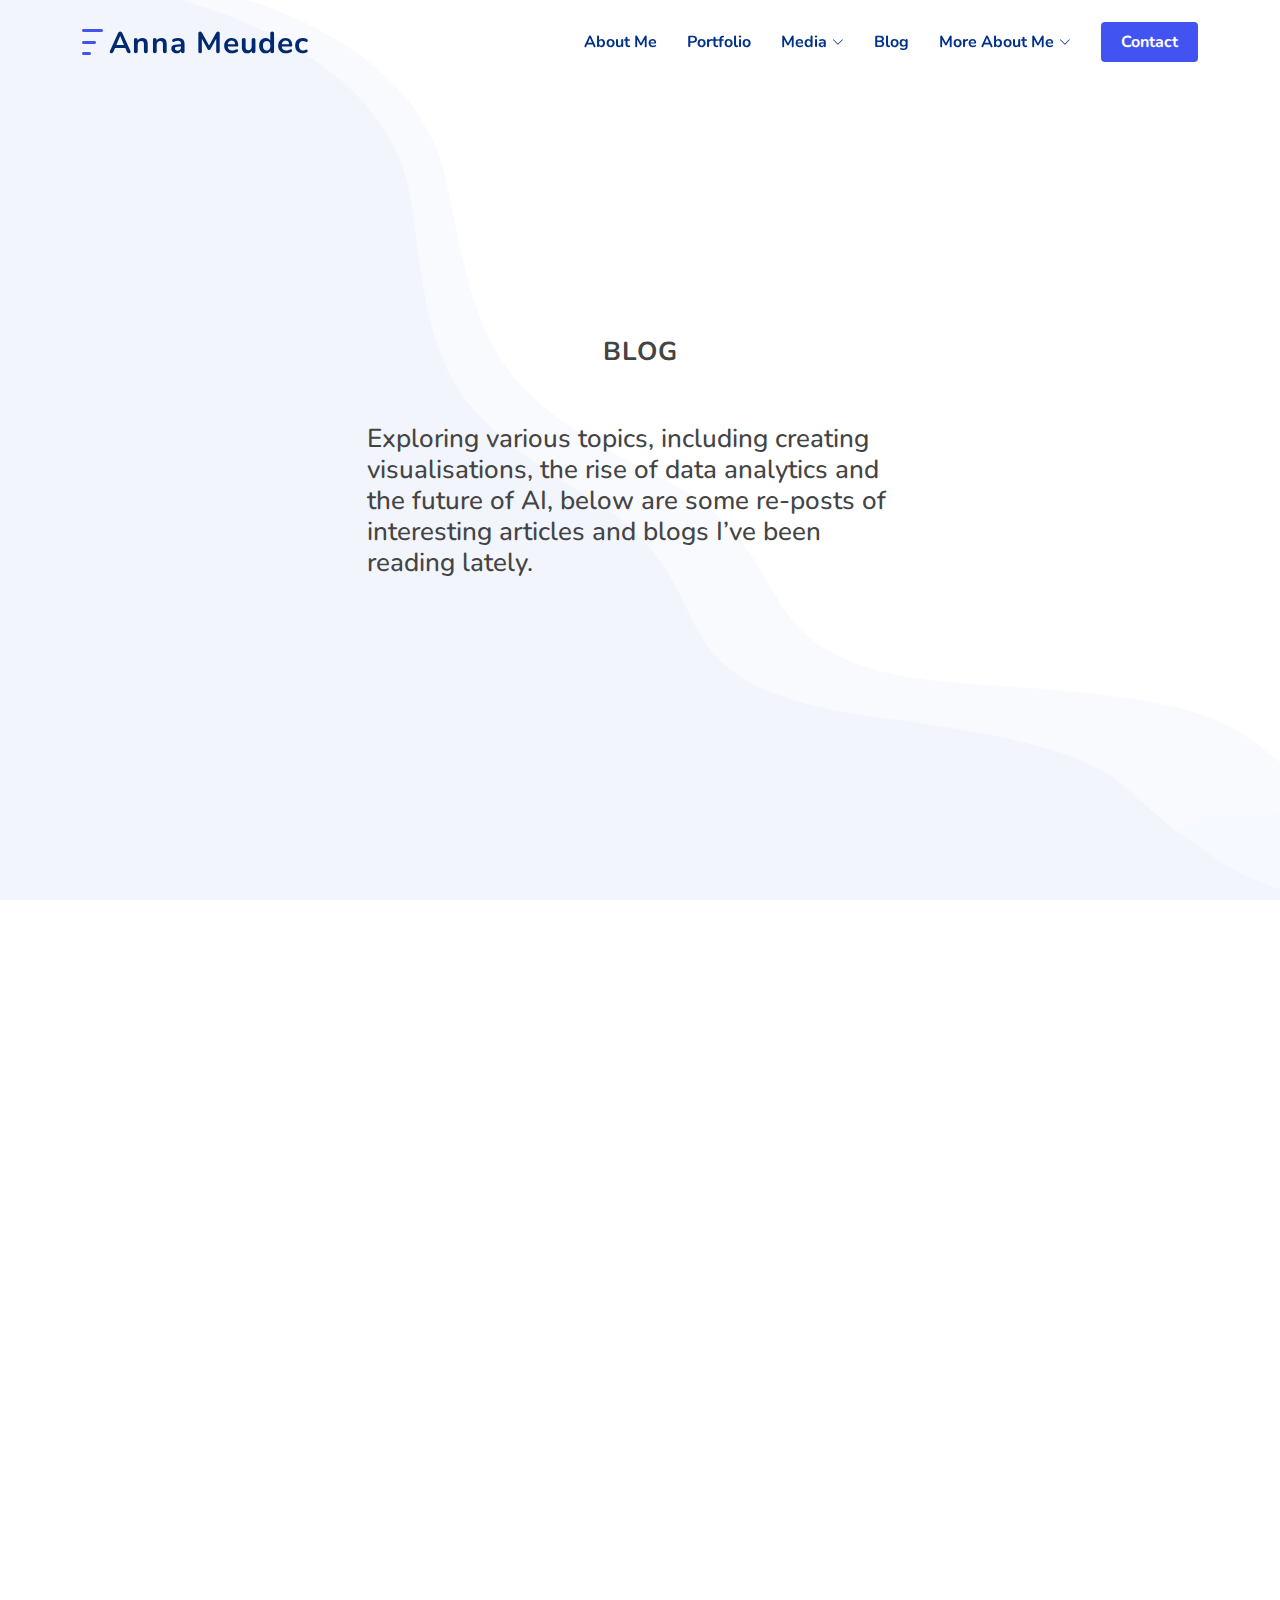
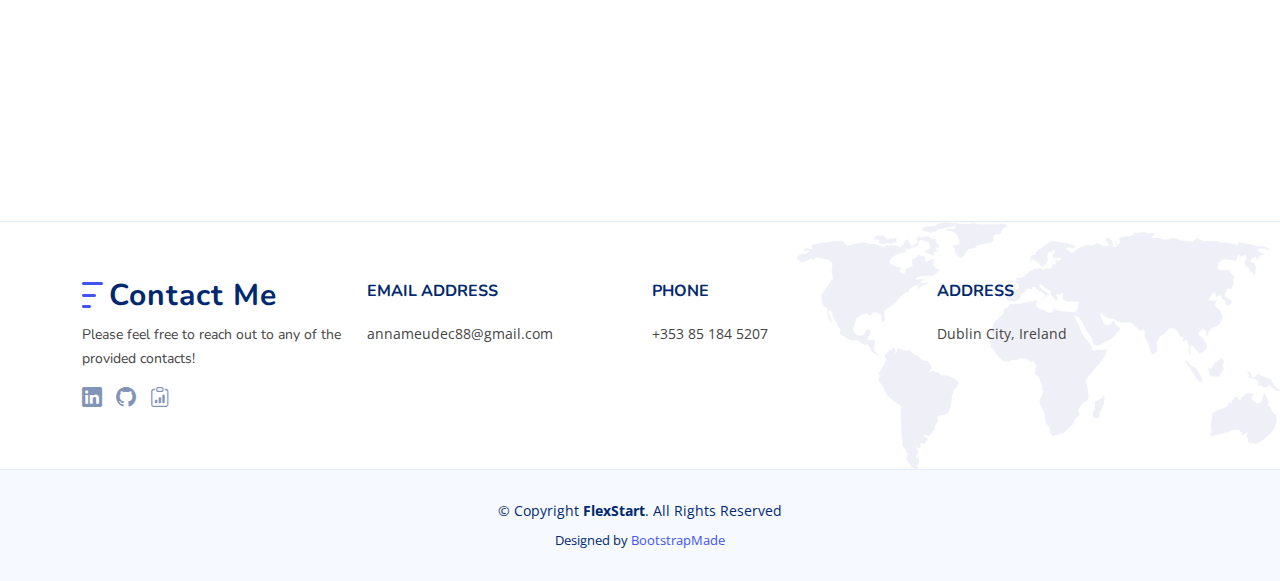
==== blog.html @ f2fd16d0 "Blog Page" ====
<!DOCTYPE html>
<html lang="en">

<head>
  <meta charset="utf-8">
  <meta content="width=device-width, initial-scale=1.0" name="viewport">

  <title>Anna Meudec Portfolio - Blog</title>
  <meta content="" name="description">
  <meta content="" name="keywords">

  <!-- Favicons -->
  <link href="assets/img/favicon.png" rel="icon">
  <link href="assets/img/apple-touch-icon.png" rel="apple-touch-icon">

  <!-- Google Fonts -->
  <link href="https://fonts.googleapis.com/css?family=Open+Sans:300,300i,400,400i,600,600i,700,700i|Nunito:300,300i,400,400i,600,600i,700,700i|Poppins:300,300i,400,400i,500,500i,600,600i,700,700i" rel="stylesheet">

  <!-- Vendor CSS Files -->
  <link href="assets/vendor/aos/aos.css" rel="stylesheet">
  <link href="assets/vendor/bootstrap/css/bootstrap.min.css" rel="stylesheet">
  <link href="assets/vendor/bootstrap-icons/bootstrap-icons.css" rel="stylesheet">
  <link href="assets/vendor/glightbox/css/glightbox.min.css" rel="stylesheet">
  <link href="assets/vendor/remixicon/remixicon.css" rel="stylesheet">
  <link href="assets/vendor/swiper/swiper-bundle.min.css" rel="stylesheet">

  <!-- Template Main CSS File -->
  <link href="assets/css/style.css" rel="stylesheet">

  <!-- =======================================================
  * Template Name: FlexStart
  * Template URL: https://bootstrapmade.com/flexstart-bootstrap-startup-template/
  * Updated: Mar 17 2024 with Bootstrap v5.3.3
  * Author: BootstrapMade.com
  * License: https://bootstrapmade.com/license/
  ======================================================== -->
</head>

<body>

  <!-- ======= Header ======= -->
  <header id="header" class="header fixed-top">
    <div class="container-fluid container-xl d-flex align-items-center justify-content-between">

      <a href="index.html" class="logo d-flex align-items-center">
        <img src="assets/img/logo.png" alt="">
        <span>Anna Meudec</span>
      </a>

      <nav id="navbar" class="navbar">
        <ul>
          <li><a class="nav-link scrollto" href="#about">About Me</a></li>
          <li><a class="nav-link scrollto" href="portfolio.html">Portfolio</a></li>
          <li class="dropdown"><a href="#"><span>Media</span> <i class="bi bi-chevron-down"></i></a>
            <ul>
              <li><a href="media/videos.html">Videos</a></li>
              <li><a href="media/links.html">Links</a></li>
              <li><a href="media/audio.html">Audio</a></li>
            </ul>
          </li>
          <li><a class="nav-link scrollto" href="blog.html">Blog</a></li>
          <li class="dropdown"><a href="#"><span>More About Me</span> <i class="bi bi-chevron-down"></i></a>
            <ul>
              <li><a href="hobbies.html">Hobbies</a></li>
              <li><a href="certifications.html">Certifications</a></li>
            </ul>
          </li>
          <li><a class="getstarted scrollto" href="#contact">Contact</a></li>
        </ul>
        <i class="bi bi-list mobile-nav-toggle"></i>
      </nav><!-- .navbar -->

    </div>
  </header><!-- End Header -->

  <main id="main">

    <!-- ======= Hero Section ======= -->
  <section id="hero" class="hero d-flex align-items-center">

    <div class="container">
        <div class="row">
            <div class="col-lg-3 d-flex flex-column justify-content-center">
            </div>
            <div class="col-lg-6 d-flex flex-column justify-content-center">
                <header data-aos="fade-up" data-aos-delay="50" class="section-header" style="">
                    <h2>Blog</h2>
                    </h6>
                </header>
                <h2 data-aos="fade-up" data-aos-delay="150">
                    Exploring various topics, including creating visualisations, the rise of data analytics and the future of AI, below are some re-posts of interesting articles and blogs I’ve been reading lately.
                </h2>
                <div data-aos="fade-up" data-aos-delay="250">
                    <div class="text-center text-lg-start"></div>
                </div>
            </div>
        </div>
      </div>
    </div>

  </section><!-- End Hero -->


    <!-- ======= Recent Blog Posts Section ======= -->
    <section id="recent-blog-posts" class="recent-blog-posts">

        <div class="container" data-aos="fade-up">
  
          <header class="section-header">
            <h2>Blog Posts</h2>
          </header>
  
          <div class="row">
  
            <div class="col-lg-4">
              <div class="post-box">
                <div class="post-img"><img src="images/blog/blog-1.png" class="img-fluid" alt=""></div>
                <h3 class="post-title">IWD 2024: Encouraging Women into Tech Careers is Essential</h3>
                <a target="_blank" href="https://aimagazine.com/data-and-analytics/iwd-2024-encouraging-women-into-tech-careers-is-essential" class="readmore stretched-link mt-auto"><span>Read More</span><i class="bi bi-arrow-right"></i></a>
              </div>
            </div>

            <div class="col-lg-2"></div>
  
            <div class="col-lg-4">
              <div class="post-box">
                <div class="post-img"><img src="images/blog/blog-2.png" class="img-fluid" alt=""></div>
                <h3 class="post-title">Embracing the Data and AI Tipping Point</h3>
                <a target="_blank" href="https://aibusiness.com/google/unlocking-the-data-advantage-with-ai" class="readmore stretched-link mt-auto"><span>Read More</span><i class="bi bi-arrow-right"></i></a>
              </div>
            </div>
          </div>

          <div class="row" style="margin-top: 25px;">
            <div class="col-lg-2"></div>
  
            <div class="col-lg-4">
              <div class="post-box">
                <div class="post-img"><img src="images/blog/blog-3.png" class="img-fluid" alt=""></div>
                <h3 class="post-title">The Rise of Data Analytics</h3>
                <a target="_blank" href="https://smartbuildingsmagazine.com/features/the-rise-of-data-analytics" class="readmore stretched-link mt-auto"><span>Read More</span><i class="bi bi-arrow-right"></i></a>
              </div>
            </div>

            <div class="col-lg-2"></div>
  
            <div class="col-lg-4">
              <div class="post-box">
                <div class="post-img"><img src="images/blog/blog-4.png" class="img-fluid" alt=""></div>
                <h3 class="post-title">How and Why to Modernise Your Data Reporting</h3>
                <a  target="_blank" href="https://www.selectdistinct.co.uk/2024/01/29/how-and-why-to-modernise-your-data-reporting/" class="readmore stretched-link mt-auto"><span>Read More</span><i class="bi bi-arrow-right"></i></a>
              </div>
            </div>
          </div>

          <div class="row" style="margin-top: 25px;">
  
            <div class="col-lg-4">
              <div class="post-box">
                <div class="post-img"><img src="images/blog/blog-5.png" class="img-fluid" alt=""></div>
                <h3 class="post-title">How Tableau Pulse powered by Tableau AI is Reimagining the Data Experience</h3>
                <a target="_blank" href="https://www.tableau.com/blog/tableau-pulse-and-tableau-ai" class="readmore stretched-link mt-auto"><span>Read More</span><i class="bi bi-arrow-right"></i></a>
              </div>
            </div>

            <div class="col-lg-2"></div>
  
            <div class="col-lg-4">
              <div class="post-box">
                <div class="post-img"><img src="images/blog/blog-6.png" class="img-fluid" alt=""></div>
                <h3 class="post-title">Student to BI Analyst, How Tableau Can Lead to a Successful Data Career</h3>
                <a  target="_blank" href="https://www.tableau.com/blog/student-bi-analyst-how-tableau-can-lead-successful-data-career" class="readmore stretched-link mt-auto"><span>Read More</span><i class="bi bi-arrow-right"></i></a>
              </div>
            </div>
          </div>

          <div class="row" style="margin-top: 25px;">
            <div class="col-lg-2"></div>
  
            <div class="col-lg-4">
              <div class="post-box">
                <div class="post-img"><img src="images/blog/blog-7.png" class="img-fluid" alt=""></div>
                <h3 class="post-title">How Data Visualisation Drives Better Business Decisions and Outcomes</h3>
                <a target="_blank" href="https://www.datanami.com/2021/10/19/how-data-visualization-drives-better-business-decisions-and-outcomes/" class="readmore stretched-link mt-auto"><span>Read More</span><i class="bi bi-arrow-right"></i></a>
              </div>
            </div>

            <div class="col-lg-2"></div>
  
            <div class="col-lg-4">
              <div class="post-box">
                <div class="post-img"><img src="images/blog/blog-8.png" class="img-fluid" alt=""></div>
                <h3 class="post-title">A Growing Demand for Data Expertise</h3>
                <a  target="_blank" href="https://analytics.hbs.edu/blog/data-expertise-jan-hammond/" class="readmore stretched-link mt-auto"><span>Read More</span><i class="bi bi-arrow-right"></i></a>
              </div>
            </div>
          </div>

          <div class="row" style="margin-top: 25px;">
  
            <div class="col-lg-4">
              <div class="post-box">
                <div class="post-img"><img src="images/blog/blog-9.png" class="img-fluid" alt=""></div>
                <h3 class="post-title">The Importance of Innovation with Business Analytics</h3>
                <a target="_blank" href="https://analytics.hbs.edu/blog/innovation-business-analytics/" class="readmore stretched-link mt-auto"><span>Read More</span><i class="bi bi-arrow-right"></i></a>
              </div>
            </div>

            <div class="col-lg-2"></div>
  
            <div class="col-lg-4">
              <div class="post-box">
                <div class="post-img"><img src="images/blog/blog-10.png" class="img-fluid" alt=""></div>
                <h3 class="post-title">Data Governance: Your Key To Unlocking An Insights-Driven Business</h3>
                <a  target="_blank" href="https://www.forrester.com/blogs/data-governance-your-key-to-unlocking-an-insights-driven-business/" class="readmore stretched-link mt-auto"><span>Read More</span><i class="bi bi-arrow-right"></i></a>
              </div>
            </div>
          </div>

          <div class="row" style="margin-top: 25px;">
            <div class="col-lg-2"></div>
  
            <div class="col-lg-4">
              <div class="post-box">
                <div class="post-img"><img src="images/blog/blog-11.png" class="img-fluid" alt=""></div>
                <h3 class="post-title">How Data Pros Can Help Build The Future Of Customer Experience Insights</h3>
                <a target="_blank" href="https://www.forrester.com/blogs/how-data-pros-can-help-build-the-future-of-customer-experience-insights/" class="readmore stretched-link mt-auto"><span>Read More</span><i class="bi bi-arrow-right"></i></a>
              </div>
            </div>

            <div class="col-lg-2"></div>
  
            <div class="col-lg-4">
              <div class="post-box">
                <div class="post-img"><img src="images/blog/blog-12.png" class="img-fluid" alt=""></div>
                <h3 class="post-title">The Embedded Future of Analytics and AI</h3>
                <a  target="_blank" href="https://www.datanami.com/2022/12/06/the-embedded-future-of-analytics-and-ai/" class="readmore stretched-link mt-auto"><span>Read More</span><i class="bi bi-arrow-right"></i></a>
              </div>
            </div>
          </div>

          <div class="row" style="margin-top: 25px;">
  
            <div class="col-lg-4">
              <div class="post-box">
                <div class="post-img"><img src="images/blog/blog-13.png" class="img-fluid" alt=""></div>
                <h3 class="post-title">Extend Your Visual Analytics with Tableau Viz Extensions</h3>
                <a target="_blank" href="https://www.tableau.com/blog/visual-analytics-tableau-viz-extensions" class="readmore stretched-link mt-auto"><span>Read More</span><i class="bi bi-arrow-right"></i></a>
              </div>
            </div>

            <div class="col-lg-2"></div>
  
            <div class="col-lg-4">
              <div class="post-box">
                <div class="post-img"><img src="images/blog/blog-14.png" class="img-fluid" alt=""></div>
                <h3 class="post-title">Ego Check: The Secret Sauce of Successful Business Analysis</h3>
                <a  target="_blank" href="https://www.batimes.com/articles/ego-check-the-secret-sauce-of-successful-business-analysis/" class="readmore stretched-link mt-auto"><span>Read More</span><i class="bi bi-arrow-right"></i></a>
              </div>
            </div>
          </div>

          <div class="row" style="margin-top: 25px;">
            <div class="col-lg-2"></div>
  
            <div class="col-lg-4">
              <div class="post-box">
                <div class="post-img"><img src="images/blog/blog-15.png" class="img-fluid" alt=""></div>
                <h3 class="post-title">Decision-making compass: a powerful lever for business analysts</h3>
                <a target="_blank" href="https://www.modernanalyst.com/Resources/Articles/tabid/115/ID/6468/Decision-making-compass-a-powerful-lever-for-business-analysts.aspx" class="readmore stretched-link mt-auto"><span>Read More</span><i class="bi bi-arrow-right"></i></a>
              </div>
            </div>

            <div class="col-lg-2"></div>
  
            <div class="col-lg-4">
              <div class="post-box">
                <div class="post-img"><img src="images/blog/blog-16.png" class="img-fluid" alt=""></div>
                <h3 class="post-title">The Mind As The Canvas</h3>
                <a  target="_blank" href="https://www.batimes.com/articles/the-mind-as-the-canvas/" class="readmore stretched-link mt-auto"><span>Read More</span><i class="bi bi-arrow-right"></i></a>
              </div>
            </div>
          </div>

          <div class="row" style="margin-top: 25px;">
  
            <div class="col-lg-4">
              <div class="post-box">
                <div class="post-img"><img src="images/blog/blog-15.png" class="img-fluid" alt=""></div>
                <h3 class="post-title">Unlocking the Potential: The Business Analyst’s Role in Agile Teams</h3>
                <a target="_blank" href="https://www.modernanalyst.com/Resources/Articles/tabid/115/ID/6453/Unlocking-the-Potential-The-Business-Analysts-Role-in-Agile-Teams.aspx" class="readmore stretched-link mt-auto"><span>Read More</span><i class="bi bi-arrow-right"></i></a>
              </div>
            </div>

            <div class="col-lg-2"></div>
  
            <div class="col-lg-4">
              <div class="post-box">
                <div class="post-img"><img src="images/blog/blog-18.png" class="img-fluid" alt=""></div>
                <h3 class="post-title">You Might Be a BA If…</h3>
                <a  target="_blank" href="https://www.modernanalyst.com/Resources/Articles/tabid/115/ID/6433/You-Might-Be-a-BA-If.aspx" class="readmore stretched-link mt-auto"><span>Read More</span><i class="bi bi-arrow-right"></i></a>
              </div>
            </div>
          </div>

  
        </div>
  
      </section><!-- End Recent Blog Posts Section -->


  </main><!-- End #main -->

  <!-- ======= Footer ======= -->
  <footer id="footer" class="footer">

    <div section id="contact" class="footer-top">
      <div class="container">
        <div class="row gy-4">
          <div class="col-lg-3 col-md-6 col-sm-12 footer-info">
            <a href="index.html" class="logo d-flex align-items-center">
              <img src="assets/img/logo.png" alt="">
              <span>Contact Me</span>
            </a>
            <p>Please feel free to reach out to any of the provided contacts!</p>
            <div class="social-links mt-3">
              <a target=”_blank” href="https://www.linkedin.com/in/anna-meudec-8b8215268/" class="linkedin"><i class="bi bi-linkedin"></i></a>
              <a target=”_blank” href="https://github.com/annameudec" class="github"><i class="bi bi-github"></i></a>
              <a target=”_blank” href="https://public.tableau.com/app/profile/anna.meudec/vizzes" class="clipboard"><i class="bi bi-clipboard-data"></i></a>
            </div>
          </div>

          <div class="col-lg-3 col-md-6 col-sm-12 footer-contact text-center text-md-start">
            <h4>Email Address</h4>
            <p>annameudec88@gmail.com</p>
          </div>

          <div class="col-lg-3 col-md-6 col-sm-12 footer-contact text-center text-md-start">
            <h4>Phone</h4>
            <p>+353 85 184 5207</p>
          </div>

          <div class="col-lg-3 col-md-6 col-sm-12 footer-contact text-center text-md-start">
            <h4>Address</h4>
            <p>Dublin City, Ireland</p>
          </div>

        </div>
      </div>
    </div>

    <div class="container">
      <div class="copyright">
        &copy; Copyright <strong><span>FlexStart</span></strong>. All Rights Reserved
      </div>
      <div class="credits">
        <!-- All the links in the footer should remain intact. -->
        <!-- You can delete the links only if you purchased the pro version. -->
        <!-- Licensing information: https://bootstrapmade.com/license/ -->
        <!-- Purchase the pro version with working PHP/AJAX contact form: https://bootstrapmade.com/flexstart-bootstrap-startup-template/ -->
        Designed by <a href="https://bootstrapmade.com/">BootstrapMade</a>
      </div>
    </div>
  </footer><!-- End Footer -->

  <a href="#" class="back-to-top d-flex align-items-center justify-content-center"><i class="bi bi-arrow-up-short"></i></a>

  <!-- Vendor JS Files -->
  <script src="assets/vendor/purecounter/purecounter_vanilla.js"></script>
  <script src="assets/vendor/aos/aos.js"></script>
  <script src="assets/vendor/bootstrap/js/bootstrap.bundle.min.js"></script>
  <script src="assets/vendor/glightbox/js/glightbox.min.js"></script>
  <script src="assets/vendor/isotope-layout/isotope.pkgd.min.js"></script>
  <script src="assets/vendor/swiper/swiper-bundle.min.js"></script>
  <script src="assets/vendor/php-email-form/validate.js"></script>

  <!-- Template Main JS File -->
  <script src="assets/js/main.js"></script>

</body>

</html>
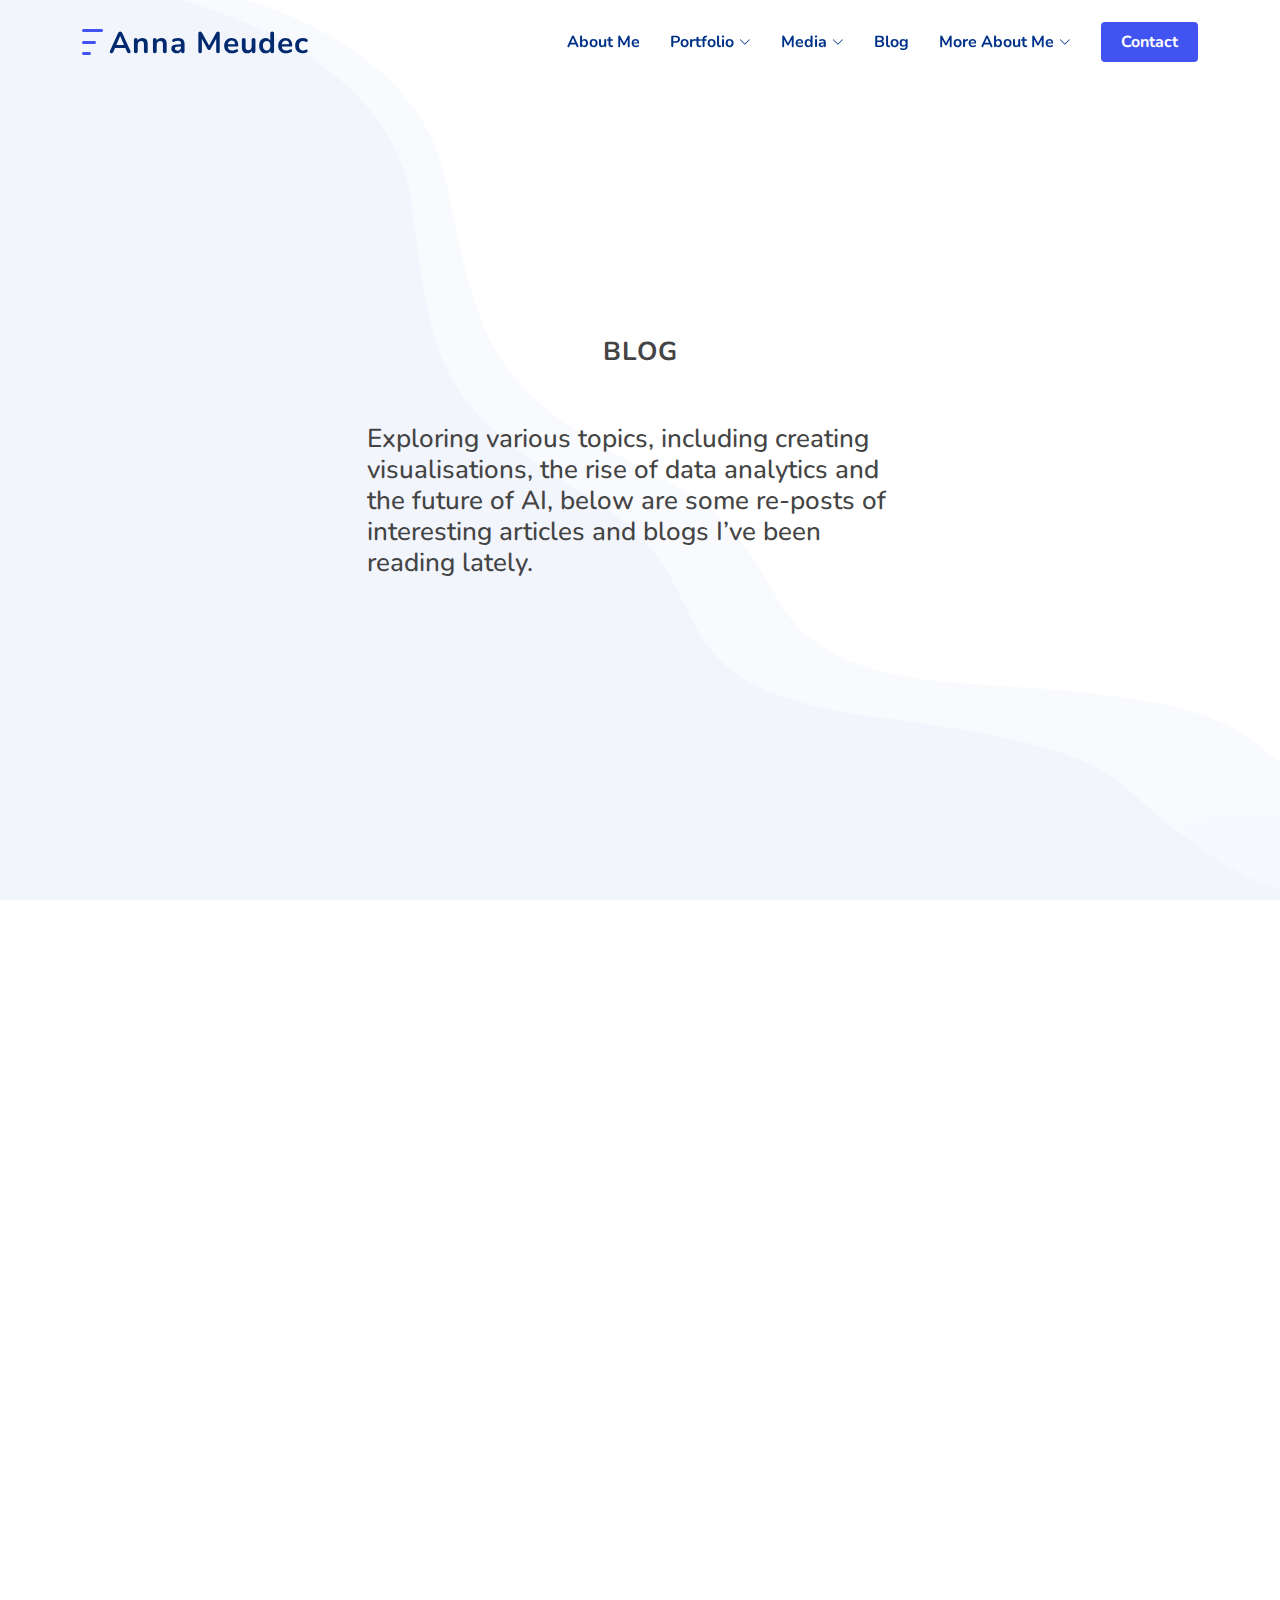
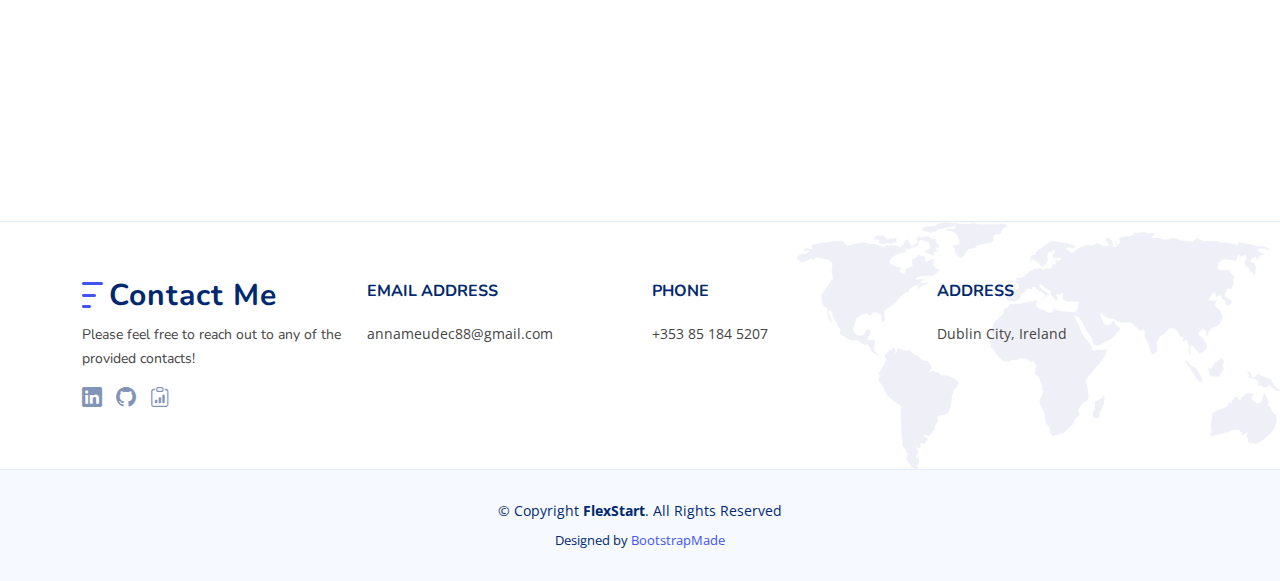
==== commit 4c4c36ef: "Portfolio Pages" ====
--- a/blog.html
+++ b/blog.html
@@ -50,7 +50,17 @@
       <nav id="navbar" class="navbar">
         <ul>
           <li><a class="nav-link scrollto" href="#about">About Me</a></li>
-          <li><a class="nav-link scrollto" href="portfolio.html">Portfolio</a></li>
+          <li class="dropdown"><a href="#"><span>Portfolio</span> <i class="bi bi-chevron-down"></i></a>
+            <ul>
+              <li><a href="portfolio/airbnb-listings.html">Airbnb Listings Analysis</a></li>
+              <li><a href="portfolio/descriptive-stats.html">Descriptive Statistics</a></li>
+              <li><a href="portfolio/netflix.html">Netflix TV Shows & Movies Analysis</a></li>
+              <li><a href="portfolio/our-personal-data.html">Our Personal Data</a></li>
+              <li><a href="portfolio/stats-regression.html">Statistical Tests & Linear Regression</a></li>
+              <li><a href="portfolio/role-business-analytics.html">The Role of Business Analytics</a></li>
+              <li><a href="portfolio/airbnb-ml.html">Unsupervised ML for Airbnb</a></li>
+            </ul>
+          </li>
           <li class="dropdown"><a href="#"><span>Media</span> <i class="bi bi-chevron-down"></i></a>
             <ul>
               <li><a href="media/videos.html">Videos</a></li>
@@ -83,9 +93,8 @@
             <div class="col-lg-3 d-flex flex-column justify-content-center">
             </div>
             <div class="col-lg-6 d-flex flex-column justify-content-center">
-                <header data-aos="fade-up" data-aos-delay="50" class="section-header" style="">
+                <header data-aos="fade-up" data-aos-delay="50" class="section-header">
                     <h2>Blog</h2>
-                    </h6>
                 </header>
                 <h2 data-aos="fade-up" data-aos-delay="150">
                     Exploring various topics, including creating visualisations, the rise of data analytics and the future of AI, below are some re-posts of interesting articles and blogs I’ve been reading lately.
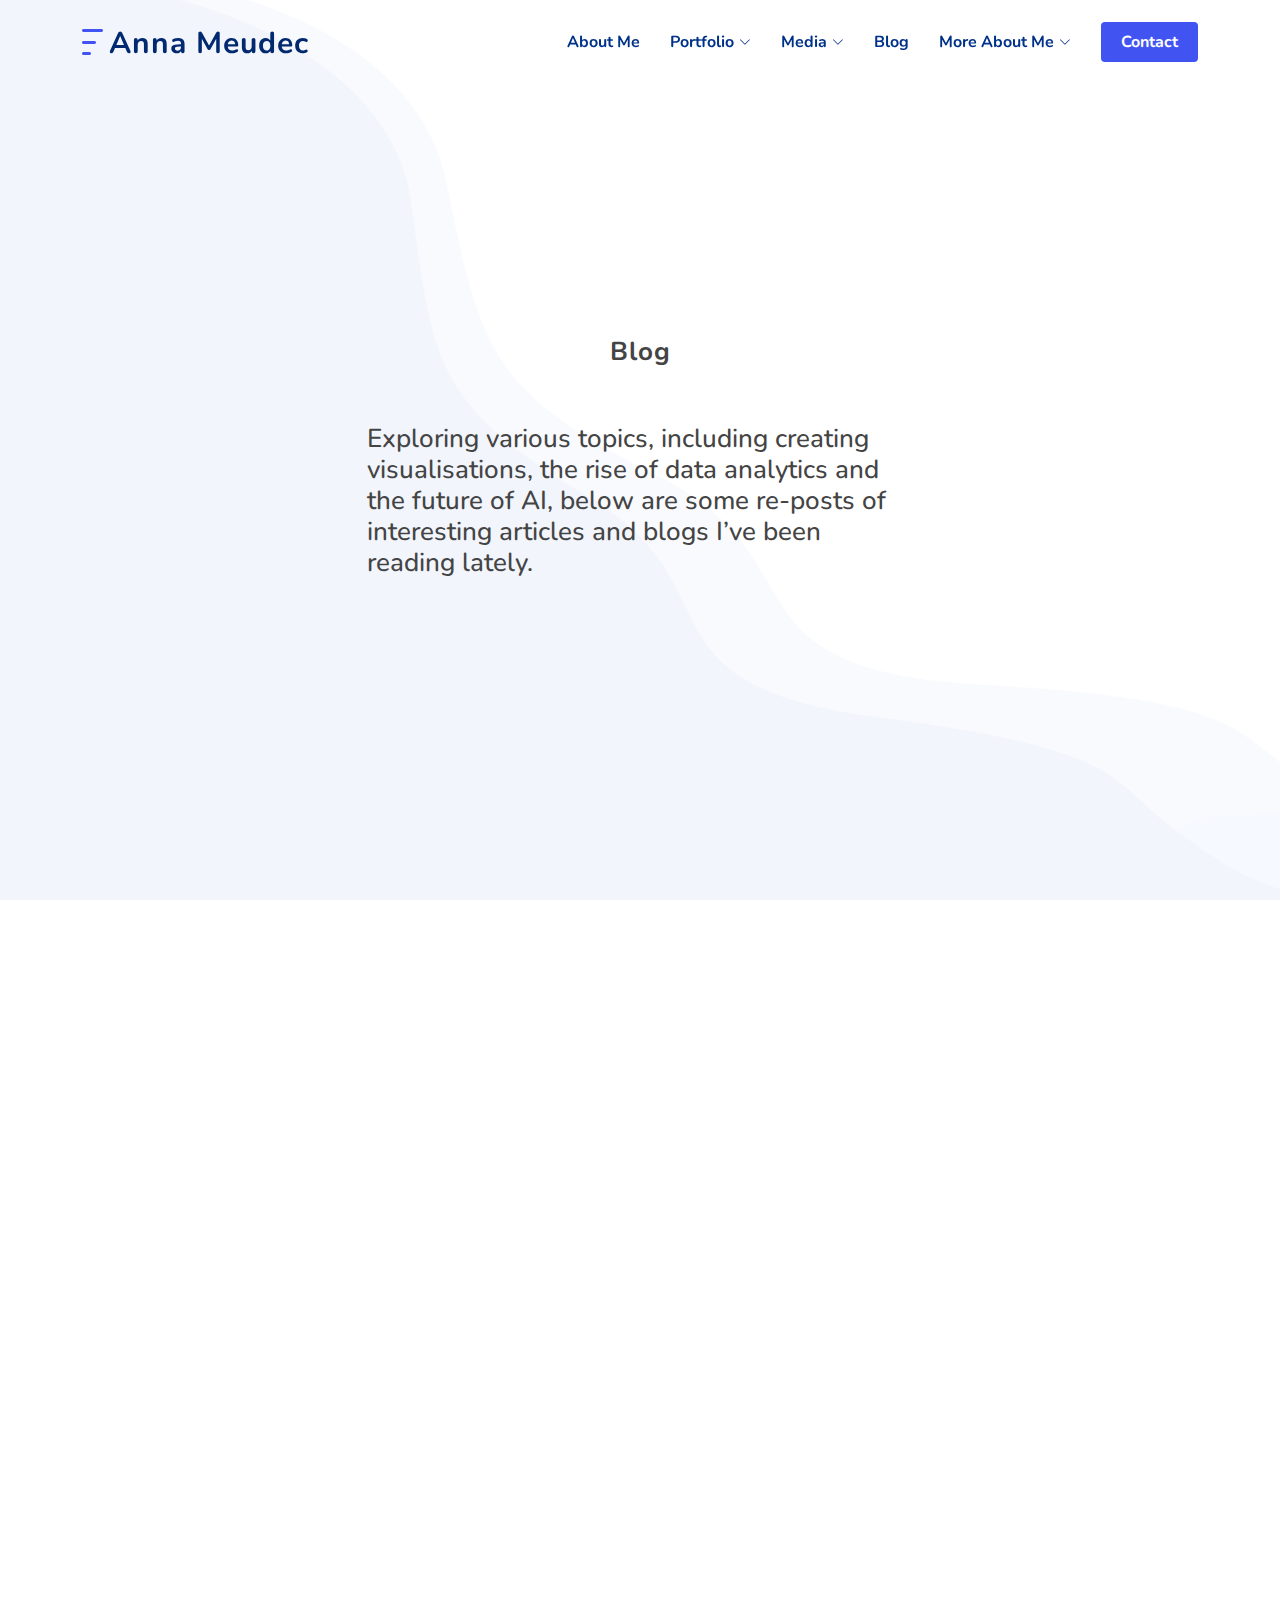
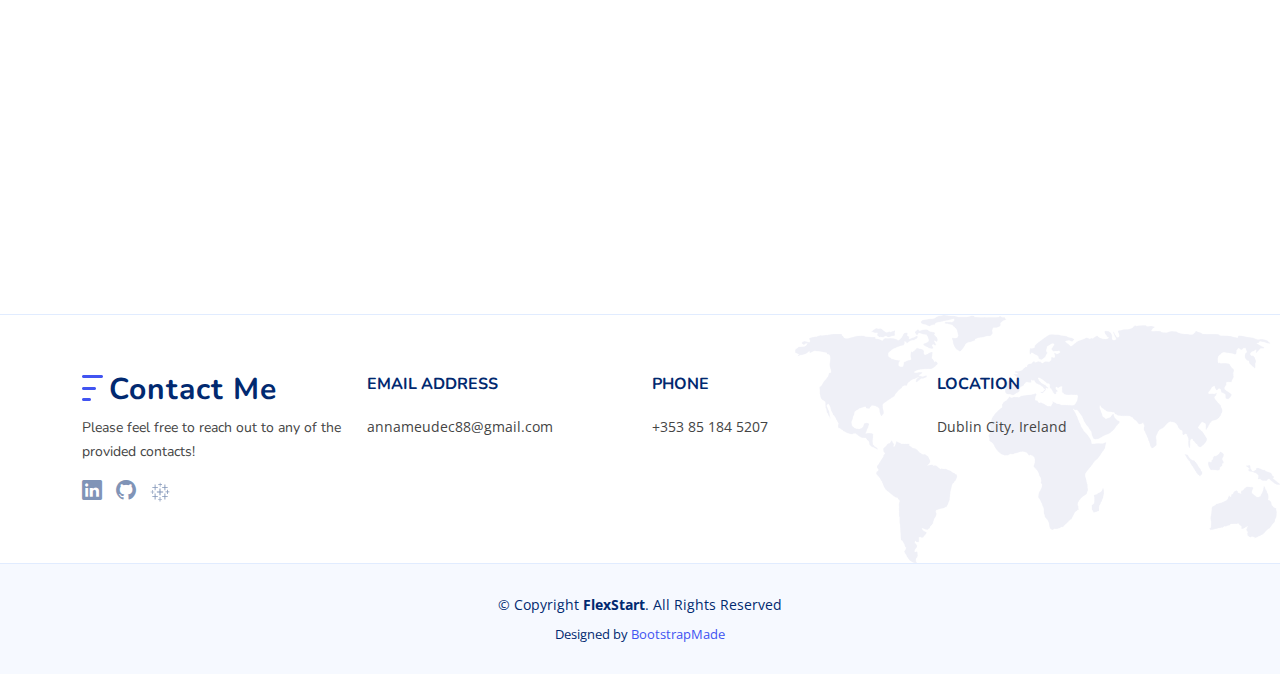
==== commit 7fb371e8: "Small edits" ====
--- a/blog.html
+++ b/blog.html
@@ -53,12 +53,12 @@
           <li class="dropdown"><a href="#"><span>Portfolio</span> <i class="bi bi-chevron-down"></i></a>
             <ul>
               <li><a href="portfolio/airbnb-listings.html">Airbnb Listings Analysis</a></li>
-              <li><a href="portfolio/descriptive-stats.html">Descriptive Statistics</a></li>
+              <li><a href="portfolio/airbnb-ml.html">Unsupervised ML for Airbnb</a></li>
               <li><a href="portfolio/netflix.html">Netflix TV Shows & Movies Analysis</a></li>
               <li><a href="portfolio/our-personal-data.html">Our Personal Data</a></li>
+              <li><a href="portfolio/role-business-analytics.html">The Role of Business Analytics</a></li>
               <li><a href="portfolio/stats-regression.html">Statistical Tests & Linear Regression</a></li>
-              <li><a href="portfolio/role-business-analytics.html">The Role of Business Analytics</a></li>
-              <li><a href="portfolio/airbnb-ml.html">Unsupervised ML for Airbnb</a></li>
+              <li><a href="portfolio/descriptive-stats.html">Descriptive Statistics</a></li>
             </ul>
           </li>
           <li class="dropdown"><a href="#"><span>Media</span> <i class="bi bi-chevron-down"></i></a>
@@ -123,193 +123,171 @@
   
             <div class="col-lg-4">
               <div class="post-box">
-                <div class="post-img"><img src="images/blog/blog-1.png" class="img-fluid" alt=""></div>
+                <div class="post-img"><img src="images/blog/IWD 2024_ Encouraging Women into Tech Careers is Essential.png" class="img-fluid" alt=""></div>
                 <h3 class="post-title">IWD 2024: Encouraging Women into Tech Careers is Essential</h3>
-                <a target="_blank" href="https://aimagazine.com/data-and-analytics/iwd-2024-encouraging-women-into-tech-careers-is-essential" class="readmore stretched-link mt-auto"><span>Read More</span><i class="bi bi-arrow-right"></i></a>
-              </div>
-            </div>
-
-            <div class="col-lg-2"></div>
-  
-            <div class="col-lg-4">
-              <div class="post-box">
-                <div class="post-img"><img src="images/blog/blog-2.png" class="img-fluid" alt=""></div>
+                <a target="_blank" href="https://aimagazine.com/data-and-analytics/iwd-2024-encouraging-women-into-tech-careers-is-essential" class="readmore stretched-link mt-auto"><span>Read</span><i class="bi bi-arrow-right"></i></a>
+              </div>
+            </div>
+
+            <div class="col-lg-4">
+              <div class="post-box">
+                <div class="post-img"><img src="images/blog/Embracing the Data and AI Tipping Point.png" class="img-fluid" alt=""></div>
                 <h3 class="post-title">Embracing the Data and AI Tipping Point</h3>
-                <a target="_blank" href="https://aibusiness.com/google/unlocking-the-data-advantage-with-ai" class="readmore stretched-link mt-auto"><span>Read More</span><i class="bi bi-arrow-right"></i></a>
-              </div>
-            </div>
-          </div>
-
-          <div class="row" style="margin-top: 25px;">
-            <div class="col-lg-2"></div>
-  
-            <div class="col-lg-4">
-              <div class="post-box">
-                <div class="post-img"><img src="images/blog/blog-3.png" class="img-fluid" alt=""></div>
+                <a target="_blank" href="https://aibusiness.com/google/unlocking-the-data-advantage-with-ai" class="readmore stretched-link mt-auto"><span>Read</span><i class="bi bi-arrow-right"></i></a>
+              </div>
+            </div>
+
+            <div class="col-lg-4">
+              <div class="post-box">
+                <div class="post-img"><img src="images/blog/The Rise of Data Analytics.png" class="img-fluid" alt=""></div>
                 <h3 class="post-title">The Rise of Data Analytics</h3>
-                <a target="_blank" href="https://smartbuildingsmagazine.com/features/the-rise-of-data-analytics" class="readmore stretched-link mt-auto"><span>Read More</span><i class="bi bi-arrow-right"></i></a>
-              </div>
-            </div>
-
-            <div class="col-lg-2"></div>
-  
-            <div class="col-lg-4">
-              <div class="post-box">
-                <div class="post-img"><img src="images/blog/blog-4.png" class="img-fluid" alt=""></div>
+                <a target="_blank" href="https://smartbuildingsmagazine.com/features/the-rise-of-data-analytics" class="readmore stretched-link mt-auto"><span>Read</span><i class="bi bi-arrow-right"></i></a>
+              </div>
+            </div>
+
+          </div>
+
+          <div class="row" style="margin-top: 35px;">
+  
+            <div class="col-lg-4">
+              <div class="post-box">
+                <div class="post-img"><img src="images/blog/How and Why to Modernise Your Data Reporting.png" class="img-fluid" alt=""></div>
                 <h3 class="post-title">How and Why to Modernise Your Data Reporting</h3>
-                <a  target="_blank" href="https://www.selectdistinct.co.uk/2024/01/29/how-and-why-to-modernise-your-data-reporting/" class="readmore stretched-link mt-auto"><span>Read More</span><i class="bi bi-arrow-right"></i></a>
-              </div>
-            </div>
-          </div>
-
-          <div class="row" style="margin-top: 25px;">
-  
-            <div class="col-lg-4">
-              <div class="post-box">
-                <div class="post-img"><img src="images/blog/blog-5.png" class="img-fluid" alt=""></div>
+                <a  target="_blank" href="https://www.selectdistinct.co.uk/2024/01/29/how-and-why-to-modernise-your-data-reporting/" class="readmore stretched-link mt-auto"><span>Read</span><i class="bi bi-arrow-right"></i></a>
+              </div>
+            </div>
+
+            <div class="col-lg-4">
+              <div class="post-box">
+                <div class="post-img"><img src="images/blog/How Tableau Pulse powered by Tableau AI is Reimagining the Data Experience.png" class="img-fluid" alt=""></div>
                 <h3 class="post-title">How Tableau Pulse powered by Tableau AI is Reimagining the Data Experience</h3>
-                <a target="_blank" href="https://www.tableau.com/blog/tableau-pulse-and-tableau-ai" class="readmore stretched-link mt-auto"><span>Read More</span><i class="bi bi-arrow-right"></i></a>
-              </div>
-            </div>
-
-            <div class="col-lg-2"></div>
-  
-            <div class="col-lg-4">
-              <div class="post-box">
-                <div class="post-img"><img src="images/blog/blog-6.png" class="img-fluid" alt=""></div>
+                <a target="_blank" href="https://www.tableau.com/blog/tableau-pulse-and-tableau-ai" class="readmore stretched-link mt-auto"><span>Read</span><i class="bi bi-arrow-right"></i></a>
+              </div>
+            </div>
+  
+            <div class="col-lg-4">
+              <div class="post-box">
+                <div class="post-img"><img src="images/blog/Student to BI Analyst, How Tableau Can Lead to a Successful Data Career.png" class="img-fluid" alt=""></div>
                 <h3 class="post-title">Student to BI Analyst, How Tableau Can Lead to a Successful Data Career</h3>
-                <a  target="_blank" href="https://www.tableau.com/blog/student-bi-analyst-how-tableau-can-lead-successful-data-career" class="readmore stretched-link mt-auto"><span>Read More</span><i class="bi bi-arrow-right"></i></a>
-              </div>
-            </div>
-          </div>
-
-          <div class="row" style="margin-top: 25px;">
-            <div class="col-lg-2"></div>
-  
-            <div class="col-lg-4">
-              <div class="post-box">
-                <div class="post-img"><img src="images/blog/blog-7.png" class="img-fluid" alt=""></div>
+                <a  target="_blank" href="https://www.tableau.com/blog/student-bi-analyst-how-tableau-can-lead-successful-data-career" class="readmore stretched-link mt-auto"><span>Read</span><i class="bi bi-arrow-right"></i></a>
+              </div>
+            </div>
+
+          </div>
+
+          <div class="row" style="margin-top: 35px;">
+  
+            <div class="col-lg-4">
+              <div class="post-box">
+                <div class="post-img"><img src="images/blog/How Data Visualisation Drives Better Business Decisions and Outcomes.png" class="img-fluid" alt=""></div>
                 <h3 class="post-title">How Data Visualisation Drives Better Business Decisions and Outcomes</h3>
-                <a target="_blank" href="https://www.datanami.com/2021/10/19/how-data-visualization-drives-better-business-decisions-and-outcomes/" class="readmore stretched-link mt-auto"><span>Read More</span><i class="bi bi-arrow-right"></i></a>
-              </div>
-            </div>
-
-            <div class="col-lg-2"></div>
-  
-            <div class="col-lg-4">
-              <div class="post-box">
-                <div class="post-img"><img src="images/blog/blog-8.png" class="img-fluid" alt=""></div>
+                <a target="_blank" href="https://www.datanami.com/2021/10/19/how-data-visualization-drives-better-business-decisions-and-outcomes/" class="readmore stretched-link mt-auto"><span>Read</span><i class="bi bi-arrow-right"></i></a>
+              </div>
+            </div>
+  
+            <div class="col-lg-4">
+              <div class="post-box">
+                <div class="post-img"><img src="images/blog/A Growing Demand for Data Expertise.png" class="img-fluid" alt=""></div>
                 <h3 class="post-title">A Growing Demand for Data Expertise</h3>
-                <a  target="_blank" href="https://analytics.hbs.edu/blog/data-expertise-jan-hammond/" class="readmore stretched-link mt-auto"><span>Read More</span><i class="bi bi-arrow-right"></i></a>
-              </div>
-            </div>
-          </div>
-
-          <div class="row" style="margin-top: 25px;">
-  
-            <div class="col-lg-4">
-              <div class="post-box">
-                <div class="post-img"><img src="images/blog/blog-9.png" class="img-fluid" alt=""></div>
+                <a  target="_blank" href="https://analytics.hbs.edu/blog/data-expertise-jan-hammond/" class="readmore stretched-link mt-auto"><span>Read</span><i class="bi bi-arrow-right"></i></a>
+              </div>
+            </div>
+
+            <div class="col-lg-4">
+              <div class="post-box">
+                <div class="post-img"><img src="images/blog/The Importance of Innovation with Business Analytics.png" class="img-fluid" alt=""></div>
                 <h3 class="post-title">The Importance of Innovation with Business Analytics</h3>
-                <a target="_blank" href="https://analytics.hbs.edu/blog/innovation-business-analytics/" class="readmore stretched-link mt-auto"><span>Read More</span><i class="bi bi-arrow-right"></i></a>
-              </div>
-            </div>
-
-            <div class="col-lg-2"></div>
-  
-            <div class="col-lg-4">
-              <div class="post-box">
-                <div class="post-img"><img src="images/blog/blog-10.png" class="img-fluid" alt=""></div>
+                <a target="_blank" href="https://analytics.hbs.edu/blog/innovation-business-analytics/" class="readmore stretched-link mt-auto"><span>Read</span><i class="bi bi-arrow-right"></i></a>
+              </div>
+            </div>
+
+          </div>
+
+          <div class="row" style="margin-top: 35px;">
+  
+            <div class="col-lg-4">
+              <div class="post-box">
+                <div class="post-img"><img src="images/blog/Data Governance_ Your Key To Unlocking An Insights-Driven Business.png" class="img-fluid" alt=""></div>
                 <h3 class="post-title">Data Governance: Your Key To Unlocking An Insights-Driven Business</h3>
-                <a  target="_blank" href="https://www.forrester.com/blogs/data-governance-your-key-to-unlocking-an-insights-driven-business/" class="readmore stretched-link mt-auto"><span>Read More</span><i class="bi bi-arrow-right"></i></a>
-              </div>
-            </div>
-          </div>
-
-          <div class="row" style="margin-top: 25px;">
-            <div class="col-lg-2"></div>
-  
-            <div class="col-lg-4">
-              <div class="post-box">
-                <div class="post-img"><img src="images/blog/blog-11.png" class="img-fluid" alt=""></div>
+                <a  target="_blank" href="https://www.forrester.com/blogs/data-governance-your-key-to-unlocking-an-insights-driven-business/" class="readmore stretched-link mt-auto"><span>Read</span><i class="bi bi-arrow-right"></i></a>
+              </div>
+            </div>
+
+            <div class="col-lg-4">
+              <div class="post-box">
+                <div class="post-img"><img src="images/blog/How Data Pros Can Help Build The Future Of Customer Experience Insights.png" class="img-fluid" alt=""></div>
                 <h3 class="post-title">How Data Pros Can Help Build The Future Of Customer Experience Insights</h3>
-                <a target="_blank" href="https://www.forrester.com/blogs/how-data-pros-can-help-build-the-future-of-customer-experience-insights/" class="readmore stretched-link mt-auto"><span>Read More</span><i class="bi bi-arrow-right"></i></a>
-              </div>
-            </div>
-
-            <div class="col-lg-2"></div>
-  
-            <div class="col-lg-4">
-              <div class="post-box">
-                <div class="post-img"><img src="images/blog/blog-12.png" class="img-fluid" alt=""></div>
+                <a target="_blank" href="https://www.forrester.com/blogs/how-data-pros-can-help-build-the-future-of-customer-experience-insights/" class="readmore stretched-link mt-auto"><span>Read</span><i class="bi bi-arrow-right"></i></a>
+              </div>
+            </div>
+
+  
+            <div class="col-lg-4">
+              <div class="post-box">
+                <div class="post-img"><img src="images/blog/The Embedded Future of Analytics and AI.png" class="img-fluid" alt=""></div>
                 <h3 class="post-title">The Embedded Future of Analytics and AI</h3>
-                <a  target="_blank" href="https://www.datanami.com/2022/12/06/the-embedded-future-of-analytics-and-ai/" class="readmore stretched-link mt-auto"><span>Read More</span><i class="bi bi-arrow-right"></i></a>
-              </div>
-            </div>
-          </div>
-
-          <div class="row" style="margin-top: 25px;">
-  
-            <div class="col-lg-4">
-              <div class="post-box">
-                <div class="post-img"><img src="images/blog/blog-13.png" class="img-fluid" alt=""></div>
+                <a  target="_blank" href="https://www.datanami.com/2022/12/06/the-embedded-future-of-analytics-and-ai/" class="readmore stretched-link mt-auto"><span>Read</span><i class="bi bi-arrow-right"></i></a>
+              </div>
+            </div>
+
+          </div>
+  
+
+          <div class="row" style="margin-top: 35px;">
+  
+            <div class="col-lg-4">
+              <div class="post-box">
+                <div class="post-img"><img src="images/blog/Extend Your Visual Analytics with Tableau Viz Extensions.png" class="img-fluid" alt=""></div>
                 <h3 class="post-title">Extend Your Visual Analytics with Tableau Viz Extensions</h3>
-                <a target="_blank" href="https://www.tableau.com/blog/visual-analytics-tableau-viz-extensions" class="readmore stretched-link mt-auto"><span>Read More</span><i class="bi bi-arrow-right"></i></a>
-              </div>
-            </div>
-
-            <div class="col-lg-2"></div>
-  
-            <div class="col-lg-4">
-              <div class="post-box">
-                <div class="post-img"><img src="images/blog/blog-14.png" class="img-fluid" alt=""></div>
+                <a target="_blank" href="https://www.tableau.com/blog/visual-analytics-tableau-viz-extensions" class="readmore stretched-link mt-auto"><span>Read</span><i class="bi bi-arrow-right"></i></a>
+              </div>
+            </div>
+ 
+            <div class="col-lg-4">
+              <div class="post-box">
+                <div class="post-img"><img src="images/blog/Ego Check_ The Secret Sauce of Successful Business Analysis.png" class="img-fluid" alt=""></div>
                 <h3 class="post-title">Ego Check: The Secret Sauce of Successful Business Analysis</h3>
-                <a  target="_blank" href="https://www.batimes.com/articles/ego-check-the-secret-sauce-of-successful-business-analysis/" class="readmore stretched-link mt-auto"><span>Read More</span><i class="bi bi-arrow-right"></i></a>
-              </div>
-            </div>
-          </div>
-
-          <div class="row" style="margin-top: 25px;">
-            <div class="col-lg-2"></div>
-  
-            <div class="col-lg-4">
-              <div class="post-box">
-                <div class="post-img"><img src="images/blog/blog-15.png" class="img-fluid" alt=""></div>
+                <a  target="_blank" href="https://www.batimes.com/articles/ego-check-the-secret-sauce-of-successful-business-analysis/" class="readmore stretched-link mt-auto"><span>Read</span><i class="bi bi-arrow-right"></i></a>
+              </div>
+            </div>
+
+            <div class="col-lg-4">
+              <div class="post-box">
+                <div class="post-img"><img src="images/blog/Decision-making compass_ a powerful lever for business analysts.png" class="img-fluid" alt=""></div>
                 <h3 class="post-title">Decision-making compass: a powerful lever for business analysts</h3>
-                <a target="_blank" href="https://www.modernanalyst.com/Resources/Articles/tabid/115/ID/6468/Decision-making-compass-a-powerful-lever-for-business-analysts.aspx" class="readmore stretched-link mt-auto"><span>Read More</span><i class="bi bi-arrow-right"></i></a>
-              </div>
-            </div>
-
-            <div class="col-lg-2"></div>
-  
-            <div class="col-lg-4">
-              <div class="post-box">
-                <div class="post-img"><img src="images/blog/blog-16.png" class="img-fluid" alt=""></div>
+                <a target="_blank" href="https://www.modernanalyst.com/Resources/Articles/tabid/115/ID/6468/Decision-making-compass-a-powerful-lever-for-business-analysts.aspx" class="readmore stretched-link mt-auto"><span>Read</span><i class="bi bi-arrow-right"></i></a>
+              </div>
+            </div>
+
+          </div>
+
+          <div class="row" style="margin-top: 35px;">
+  
+            <div class="col-lg-4">
+              <div class="post-box">
+                <div class="post-img"><img src="images/blog/The Mind As The Canvas.png" class="img-fluid" alt=""></div>
                 <h3 class="post-title">The Mind As The Canvas</h3>
-                <a  target="_blank" href="https://www.batimes.com/articles/the-mind-as-the-canvas/" class="readmore stretched-link mt-auto"><span>Read More</span><i class="bi bi-arrow-right"></i></a>
-              </div>
-            </div>
-          </div>
-
-          <div class="row" style="margin-top: 25px;">
-  
-            <div class="col-lg-4">
-              <div class="post-box">
-                <div class="post-img"><img src="images/blog/blog-15.png" class="img-fluid" alt=""></div>
+                <a  target="_blank" href="https://www.batimes.com/articles/the-mind-as-the-canvas/" class="readmore stretched-link mt-auto"><span>Read</span><i class="bi bi-arrow-right"></i></a>
+              </div>
+            </div>
+
+            <div class="col-lg-4">
+              <div class="post-box">
+                <div class="post-img"><img src="images/blog/Unlocking the Potential_ The Business Analyst’s Role in Agile Teams.png" class="img-fluid" alt=""></div>
                 <h3 class="post-title">Unlocking the Potential: The Business Analyst’s Role in Agile Teams</h3>
-                <a target="_blank" href="https://www.modernanalyst.com/Resources/Articles/tabid/115/ID/6453/Unlocking-the-Potential-The-Business-Analysts-Role-in-Agile-Teams.aspx" class="readmore stretched-link mt-auto"><span>Read More</span><i class="bi bi-arrow-right"></i></a>
-              </div>
-            </div>
-
-            <div class="col-lg-2"></div>
-  
-            <div class="col-lg-4">
-              <div class="post-box">
-                <div class="post-img"><img src="images/blog/blog-18.png" class="img-fluid" alt=""></div>
+                <a target="_blank" href="https://www.modernanalyst.com/Resources/Articles/tabid/115/ID/6453/Unlocking-the-Potential-The-Business-Analysts-Role-in-Agile-Teams.aspx" class="readmore stretched-link mt-auto"><span>Read</span><i class="bi bi-arrow-right"></i></a>
+              </div>
+            </div>
+
+  
+            <div class="col-lg-4">
+              <div class="post-box">
+                <div class="post-img"><img src="images/blog/You Might Be a BA If….png" class="img-fluid" alt=""></div>
                 <h3 class="post-title">You Might Be a BA If…</h3>
-                <a  target="_blank" href="https://www.modernanalyst.com/Resources/Articles/tabid/115/ID/6433/You-Might-Be-a-BA-If.aspx" class="readmore stretched-link mt-auto"><span>Read More</span><i class="bi bi-arrow-right"></i></a>
-              </div>
-            </div>
+                <a  target="_blank" href="https://www.modernanalyst.com/Resources/Articles/tabid/115/ID/6433/You-Might-Be-a-BA-If.aspx" class="readmore stretched-link mt-auto"><span>Read</span><i class="bi bi-arrow-right"></i></a>
+              </div>
+            </div>
+
           </div>
 
   
@@ -335,7 +313,9 @@
             <div class="social-links mt-3">
               <a target=”_blank” href="https://www.linkedin.com/in/anna-meudec-8b8215268/" class="linkedin"><i class="bi bi-linkedin"></i></a>
               <a target=”_blank” href="https://github.com/annameudec" class="github"><i class="bi bi-github"></i></a>
-              <a target=”_blank” href="https://public.tableau.com/app/profile/anna.meudec/vizzes" class="clipboard"><i class="bi bi-clipboard-data"></i></a>
+              <a target=”_blank” href="https://public.tableau.com/app/profile/anna.meudec/vizzes" class="cib-tableau">
+                <svg xmlns="http://www.w3.org/2000/svg" width="1em" height="1em" viewBox="0 0 512 512"><path fill="currentColor" d="M242.69 340.3h26.62v-72.6h67v-25.82h-67v-72.6h-26.62v72.6h-66.15v25.82h66.15ZM119.26 445.18h22.59v-64.54h59.7v-20.17h-59.7v-65.34h-22.59v65.34h-59.7v20.17h59.7ZM370.15 212h22.59v-64.5h60.5v-19.37h-60.5V62.79h-22.59v65.34h-59.7v19.37h59.7ZM246.72 496h19.36v-46h41.15v-16.92h-41.15v-46h-19.36v46h-40.33V450h40.33ZM120.07 212h21v-65.31h60.51v-18.56H141V62.79h-21v65.34H59.56v18.56h60.51Zm315.65 96.84h19.36v-45.18H496v-17.74h-40.92v-45.18h-19.36v45.18h-40.33v17.74h40.33Z"/><path fill="currentColor" fill-rule="evenodd" d="M370.15 445.18h22.59v-64.54h60.5v-20.17h-60.5v-65.34h-22.59v65.34h-59.7v20.17h59.7Z"/><path fill="currentColor" d="M307 74.08V60.37h-40.34V16h-14.52v44.37h-40.33v13.71h40.33v44.37h14.52V74.08ZM56.11 305.61h14.52v-44.37H111v-13.71H70.63V204H56.11v43.56H16v14.52l40.11-.08Z"/></svg>
+              </a>
             </div>
           </div>
 
@@ -350,7 +330,7 @@
           </div>
 
           <div class="col-lg-3 col-md-6 col-sm-12 footer-contact text-center text-md-start">
-            <h4>Address</h4>
+            <h4>Location</h4>
             <p>Dublin City, Ireland</p>
           </div>
 
--- a/assets/css/style.css
+++ b/assets/css/style.css
@@ -56,7 +56,7 @@
   font-weight: 700;
   margin: 0;
   color: #4154f1;
-  text-transform: uppercase;
+  /* text-transform: uppercase; */
 }
 
 .section-header p {
@@ -840,6 +840,12 @@
   font-weight: 700;
 }
 
+.services h2 {
+  font-size: 24px;
+  font-weight: 700;
+  color: #012970;
+}
+
 .services .service-box .read-more {
   display: inline-flex;
   align-items: center;
@@ -856,71 +862,71 @@
 }
 
 .services .service-box.blue {
-  border-bottom: 3px solid #2db6fa;
+  border-bottom: 3px solid #4254F1;
 }
 
 .services .service-box.blue .icon {
-  color: #2db6fa;
-  background: #dbf3fe;
+  color: #4254F1;
+  background: #FFFFFF;
 }
 
 .services .service-box.blue .read-more {
-  color: #2db6fa;
+  color: #4254F1;
 }
 
 .services .service-box.blue:hover {
-  background: #2db6fa;
+  background: #4254F1;
 }
 
 .services .service-box.orange {
-  border-bottom: 3px solid #f68c09;
+  border-bottom: 3px solid #7482FA;
 }
 
 .services .service-box.orange .icon {
-  color: #f68c09;
-  background: #fde3c4;
+  color: #7482FA;
+  background: #FFFFFF;
 }
 
 .services .service-box.orange .read-more {
-  color: #f68c09;
+  color: #7482FA;
 }
 
 .services .service-box.orange:hover {
-  background: #f68c09;
+  background: #7482FA;
 }
 
 .services .service-box.green {
-  border-bottom: 3px solid #08da4e;
+  border-bottom: 3px solid #AAB5EF;
 }
 
 .services .service-box.green .icon {
-  color: #08da4e;
-  background: #cffddf;
+  color: #AAB5EF;
+  background: #FFFFFF;
 }
 
 .services .service-box.green .read-more {
-  color: #08da4e;
+  color: #AAB5EF;
 }
 
 .services .service-box.green:hover {
-  background: #08da4e;
+  background: #AAB5EF;
 }
 
 .services .service-box.red {
-  border-bottom: 3px solid #e9222c;
+  border-bottom: 3px solid #D3D7FC;
 }
 
 .services .service-box.red .icon {
-  color: #e9222c;
-  background: #fef7f8;
+  color: #D3D7FC;
+  background: #FFFFFF;
 }
 
 .services .service-box.red .read-more {
-  color: #e9222c;
+  color: #D3D7FC;
 }
 
 .services .service-box.red:hover {
-  background: #e9222c;
+  background: #D3D7FC;
 }
 
 .services .service-box.purple {
@@ -1132,6 +1138,12 @@
 
 .portfolio #portfolio-flters li:last-child {
   margin-right: 0;
+}
+
+.portfolio h2 {
+  font-size: 24px;
+  font-weight: 700;
+  color: #012970;
 }
 
 .portfolio .portfolio-wrap {
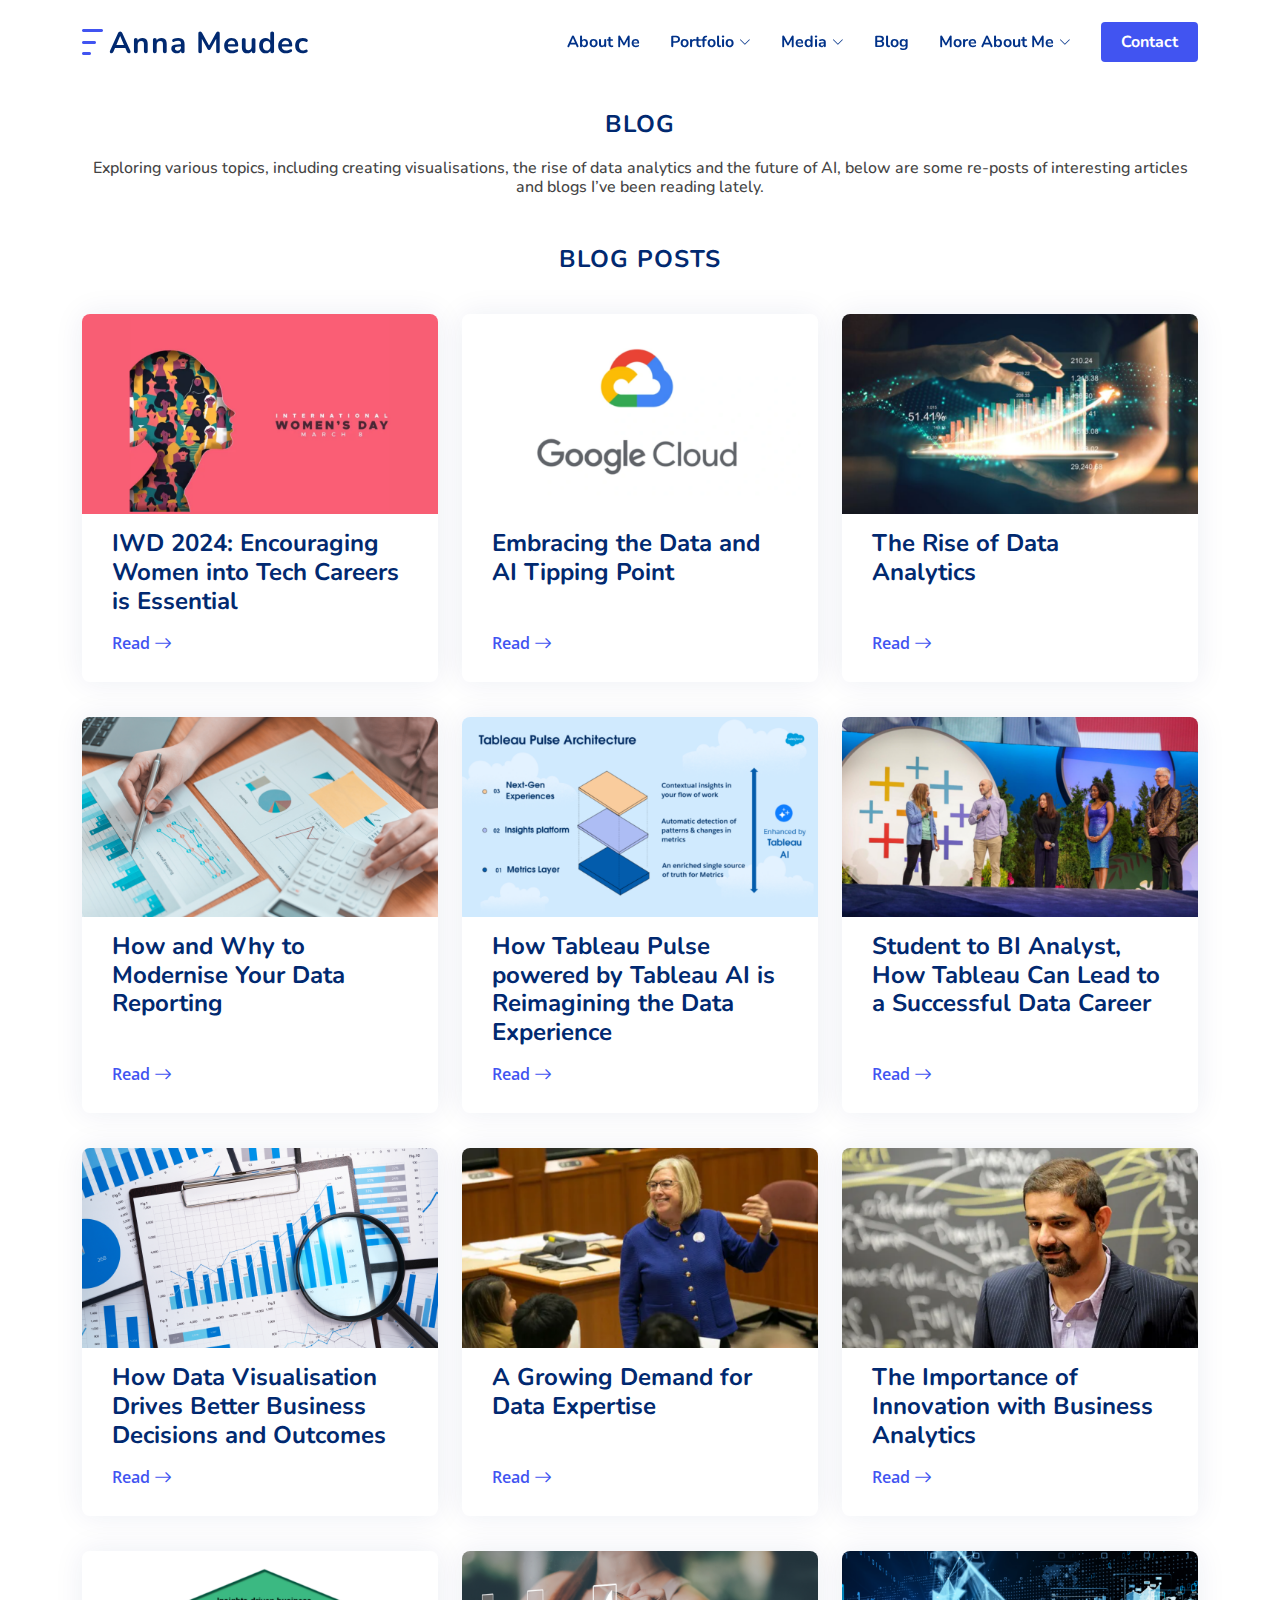
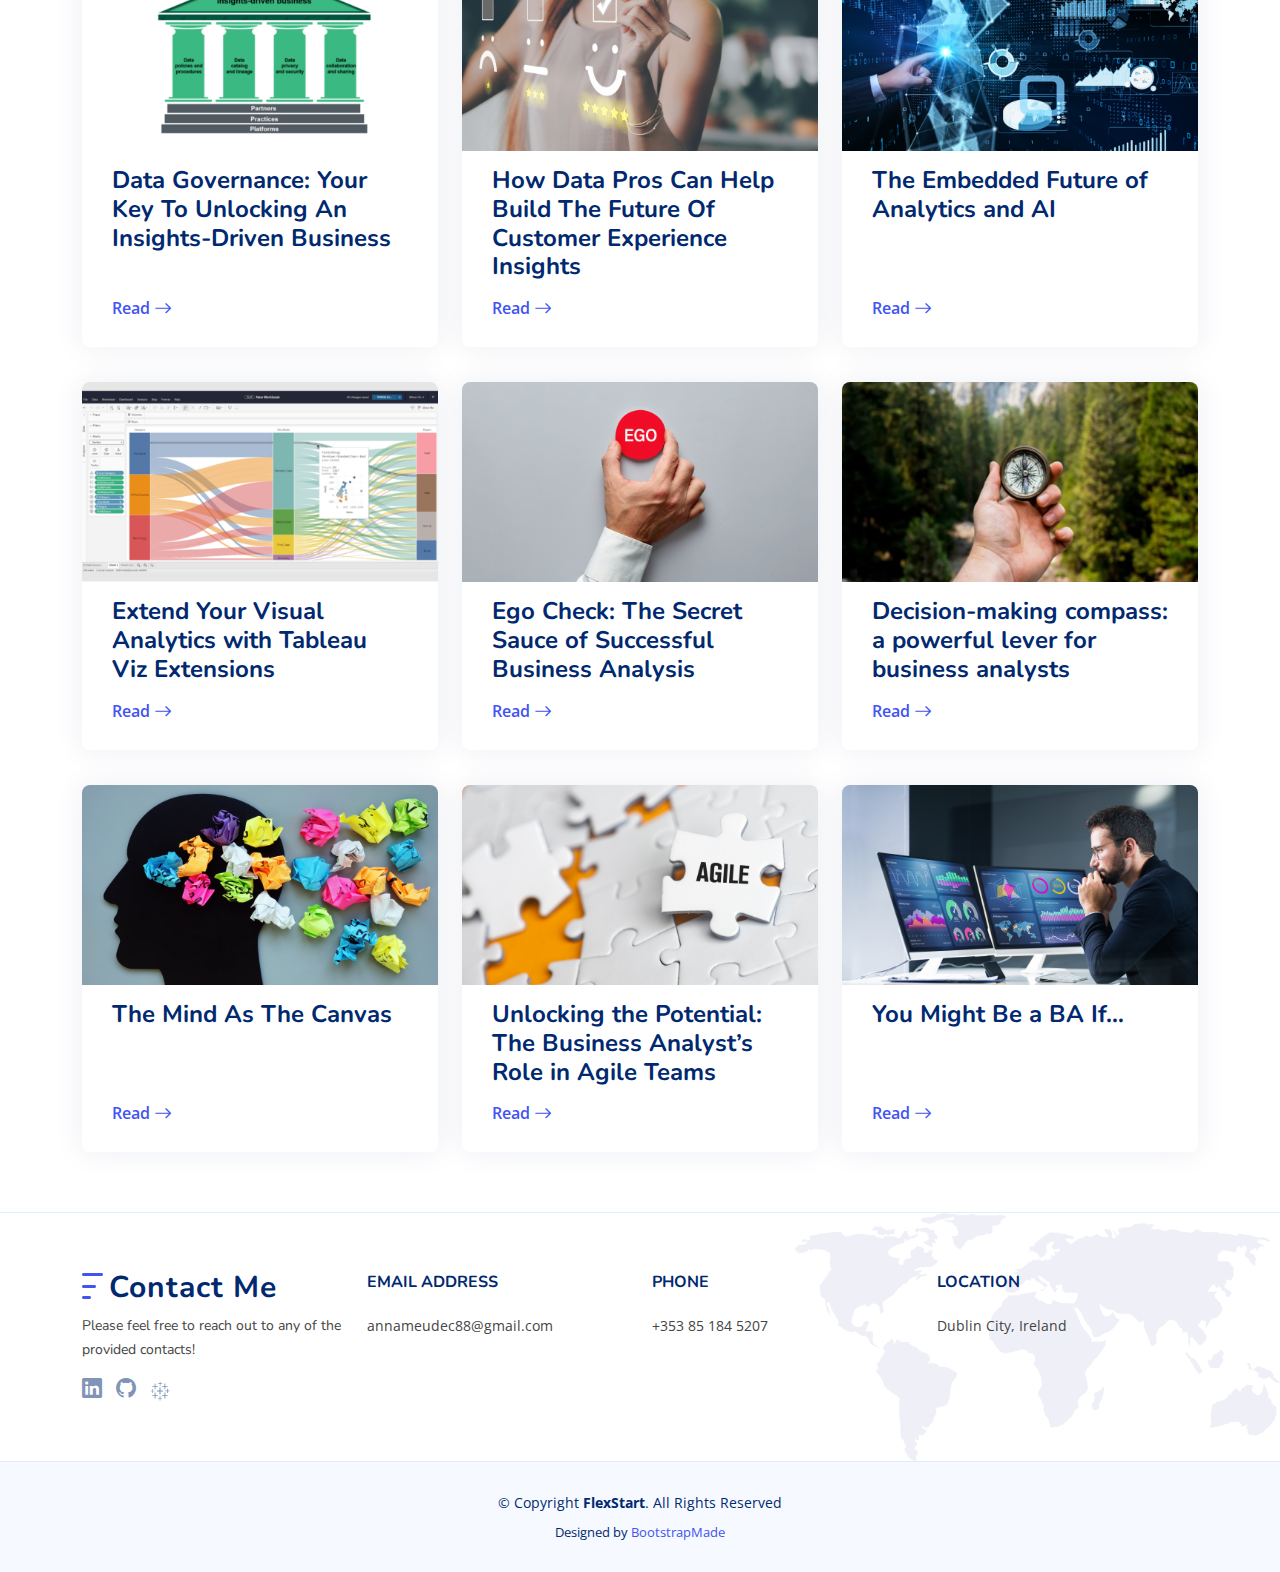
==== commit acec034e: "Final edits" ====
--- a/blog.html
+++ b/blog.html
@@ -10,8 +10,8 @@
   <meta content="" name="keywords">
 
   <!-- Favicons -->
-  <link href="assets/img/favicon.png" rel="icon">
-  <link href="assets/img/apple-touch-icon.png" rel="apple-touch-icon">
+  <link href="images/favicon/Favicon (32 x 32 px).png" rel="icon">
+  <link href="images/favicon/Favicon (180 x 180 px).png" rel="apple-touch-icon">
 
   <!-- Google Fonts -->
   <link href="https://fonts.googleapis.com/css?family=Open+Sans:300,300i,400,400i,600,600i,700,700i|Nunito:300,300i,400,400i,600,600i,700,700i|Poppins:300,300i,400,400i,500,500i,600,600i,700,700i" rel="stylesheet">
@@ -85,35 +85,17 @@
 
   <main id="main">
 
-    <!-- ======= Hero Section ======= -->
-  <section id="hero" class="hero d-flex align-items-center">
-
-    <div class="container">
-        <div class="row">
-            <div class="col-lg-3 d-flex flex-column justify-content-center">
-            </div>
-            <div class="col-lg-6 d-flex flex-column justify-content-center">
-                <header data-aos="fade-up" data-aos-delay="50" class="section-header">
-                    <h2>Blog</h2>
-                </header>
-                <h2 data-aos="fade-up" data-aos-delay="150">
-                    Exploring various topics, including creating visualisations, the rise of data analytics and the future of AI, below are some re-posts of interesting articles and blogs I’ve been reading lately.
-                </h2>
-                <div data-aos="fade-up" data-aos-delay="250">
-                    <div class="text-center text-lg-start"></div>
-                </div>
-            </div>
-        </div>
-      </div>
-    </div>
-
-  </section><!-- End Hero -->
-
 
     <!-- ======= Recent Blog Posts Section ======= -->
     <section id="recent-blog-posts" class="recent-blog-posts">
 
         <div class="container" data-aos="fade-up">
+
+          <header class="section-header" style="margin-top: 50px;">
+            <h2 style="margin-bottom: 20px;">Blog</h2>
+            <h6>Exploring various topics, including creating visualisations, the rise of data analytics and the future of AI, below are some re-posts of interesting articles and blogs I’ve been reading lately.
+            </h6>
+        </header>
   
           <header class="section-header">
             <h2>Blog Posts</h2>
--- a/assets/css/style.css
+++ b/assets/css/style.css
@@ -56,7 +56,7 @@
   font-weight: 700;
   margin: 0;
   color: #4154f1;
-  /* text-transform: uppercase; */
+  text-transform: uppercase;
 }
 
 .section-header p {
@@ -660,6 +660,7 @@
 .counts .count-box {
   display: flex;
   align-items: center;
+  /* vertical-align: middle; */
   padding: 30px;
   width: 100%;
   background: #fff;
@@ -1130,6 +1131,12 @@
   border: 1px solid #fff;
 }
 
+.portfolio h2 {
+  font-size: 24px;
+  font-weight: 700;
+  color: #012970;
+}
+
 .portfolio #portfolio-flters li:hover,
 .portfolio #portfolio-flters li.filter-active {
   color: #4154f1;
@@ -1138,12 +1145,6 @@
 
 .portfolio #portfolio-flters li:last-child {
   margin-right: 0;
-}
-
-.portfolio h2 {
-  font-size: 24px;
-  font-weight: 700;
-  color: #012970;
 }
 
 .portfolio .portfolio-wrap {
@@ -1256,6 +1257,8 @@
   transition: 0.3s;
 }
 
+
+
 .portfolio .portfolio-wrap .portfolio-links a i {
   font-size: 24px;
   line-height: 0;
@@ -1621,6 +1624,12 @@
   transition: 0.3s;
 }
 
+.recent-blog-posts h2 {
+  font-size: 24px;
+  font-weight: 700;
+  color: #012970;
+}
+
 .recent-blog-posts .post-box .readmore i {
   line-height: 0;
   margin-left: 4px;
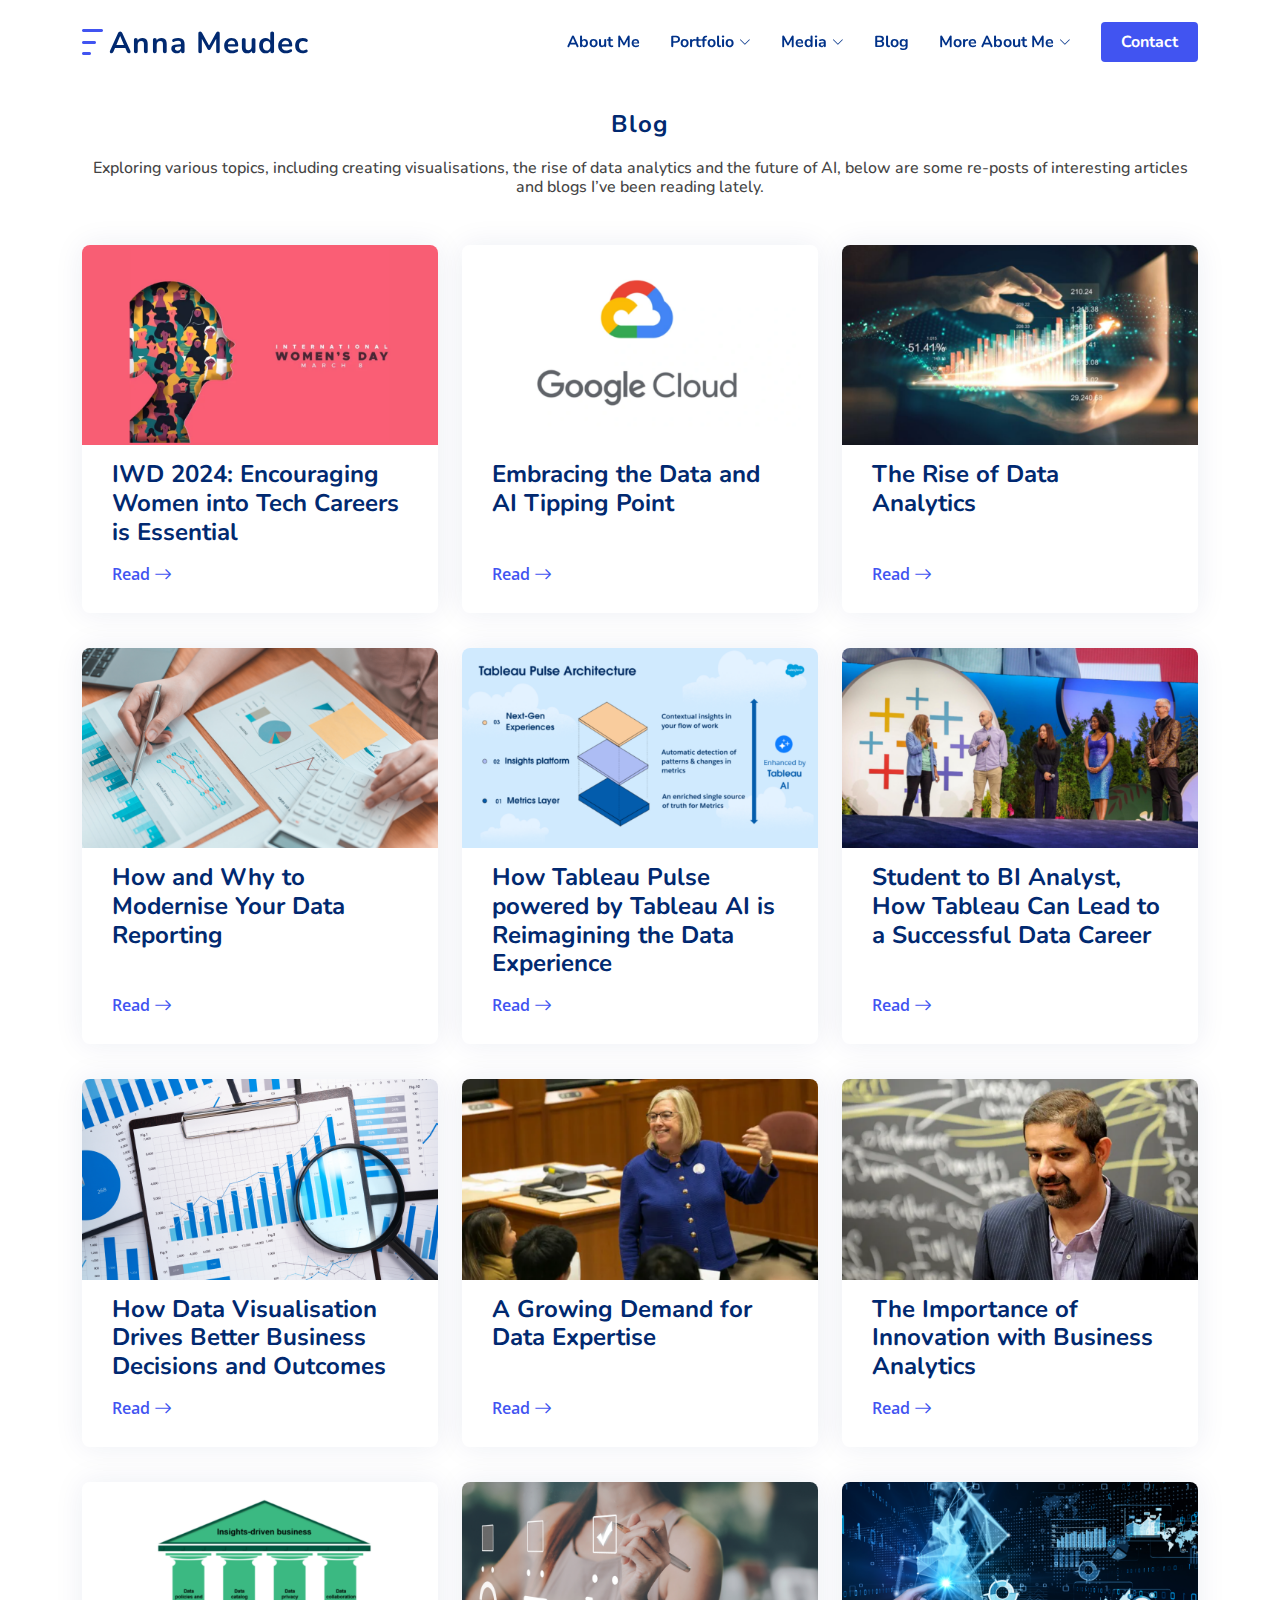
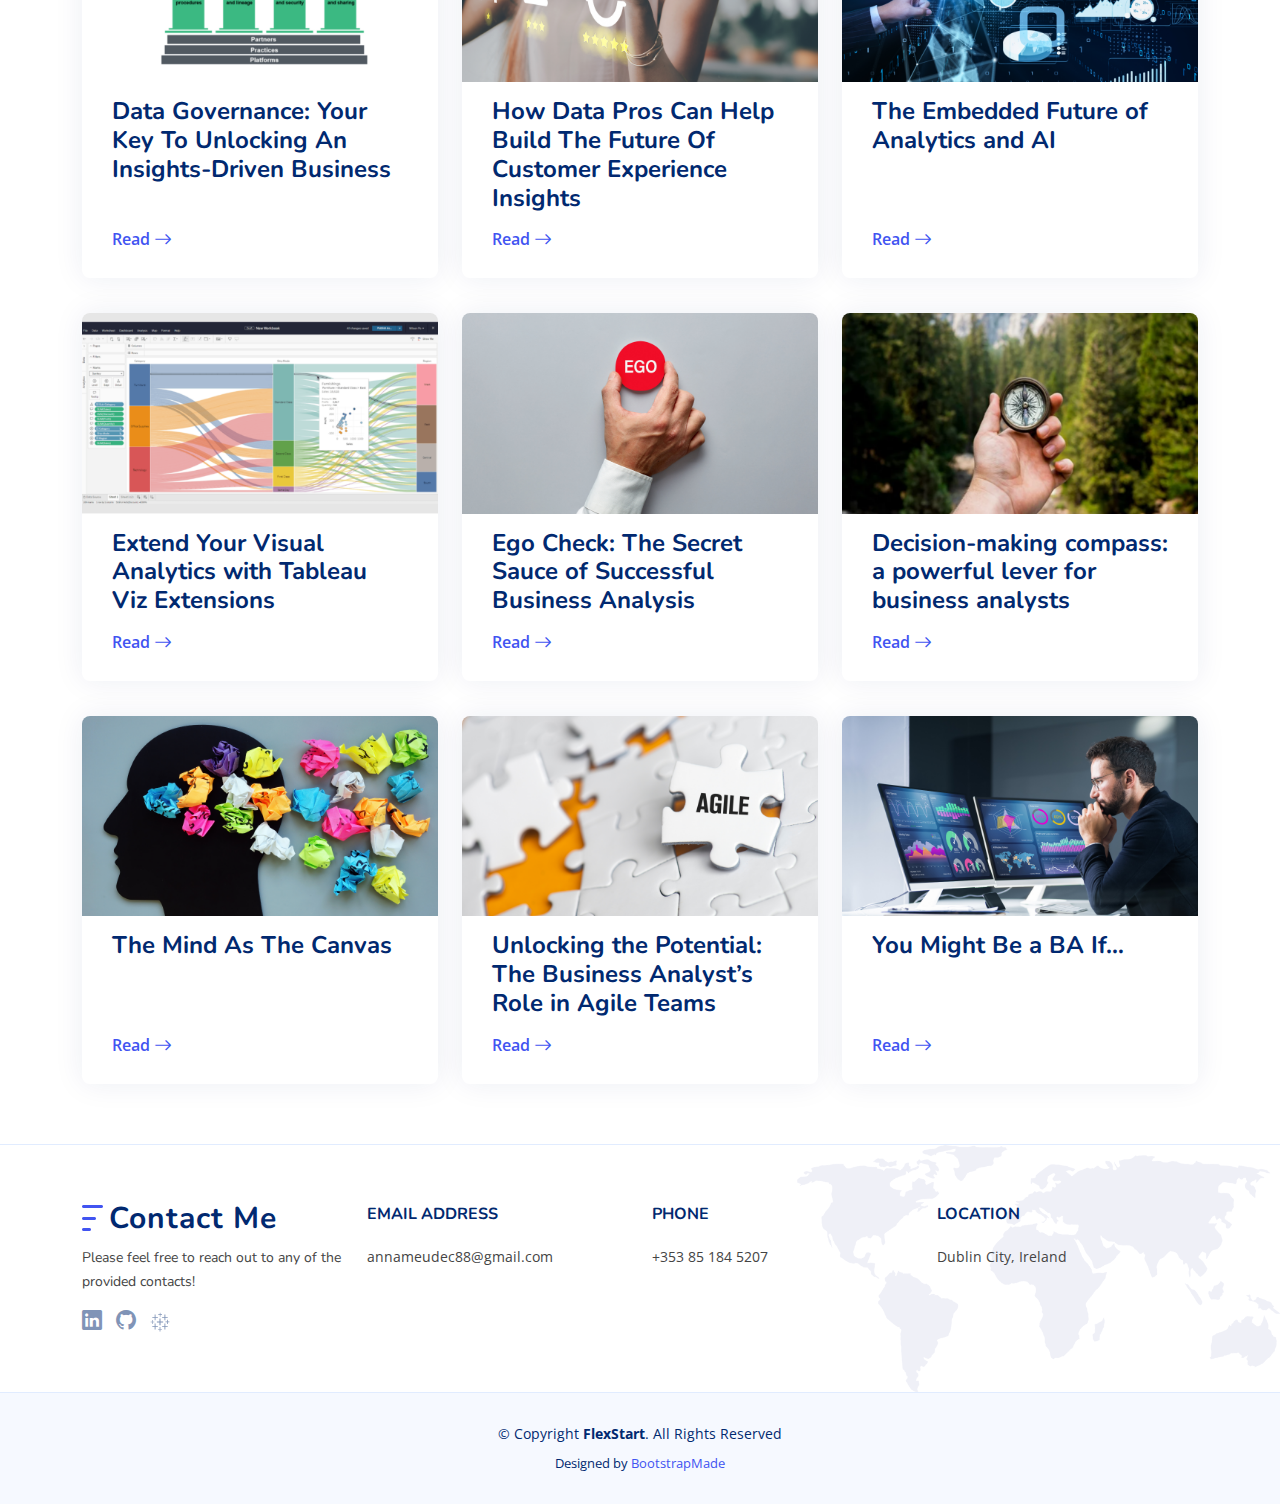
==== commit e89890e7: "Removed blog title" ====
--- a/blog.html
+++ b/blog.html
@@ -97,10 +97,6 @@
             </h6>
         </header>
   
-          <header class="section-header">
-            <h2>Blog Posts</h2>
-          </header>
-  
           <div class="row">
   
             <div class="col-lg-4">
--- a/assets/css/style.css
+++ b/assets/css/style.css
@@ -56,7 +56,6 @@
   font-weight: 700;
   margin: 0;
   color: #4154f1;
-  text-transform: uppercase;
 }
 
 .section-header p {
@@ -1574,6 +1573,12 @@
   background-color: #4154f1;
 }
 
+.clients h2 {
+  font-size: 24px;
+  font-weight: 700;
+  color: #012970;
+}
+
 /*--------------------------------------------------------------
 # Recent Blog Posts
 --------------------------------------------------------------*/
